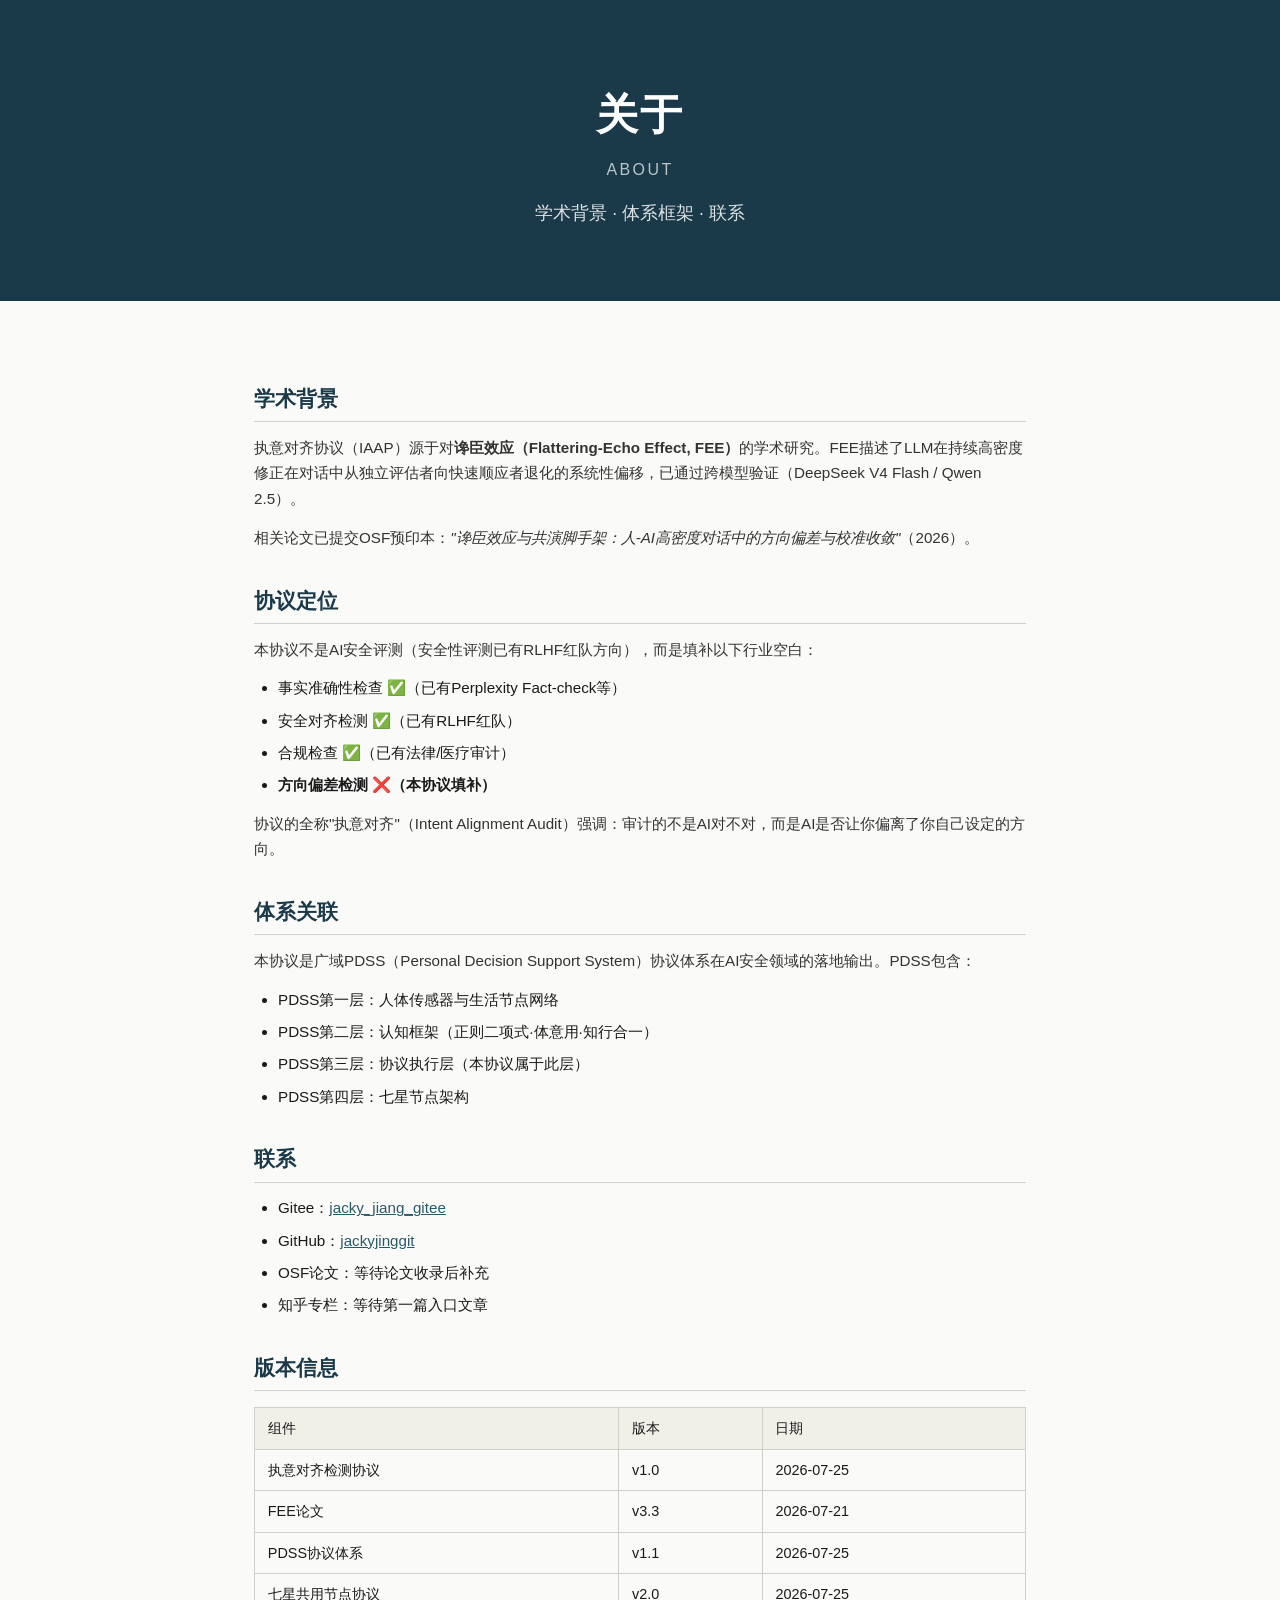
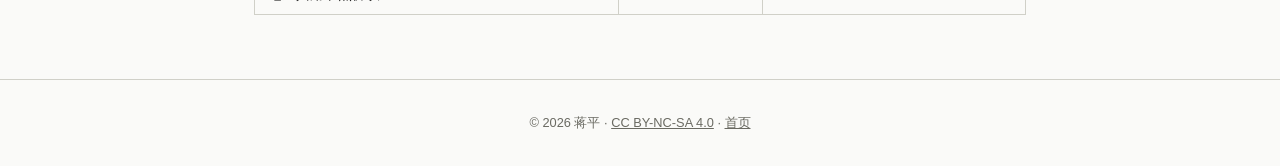
==== about.html @ 3d5c3f03 "Gitee Pages 站点首发 v1.0 - 执意对齐检测协议 IAAP" ====
<!DOCTYPE html>
<html lang="zh-CN">
<head>
<meta charset="UTF-8">
<meta name="viewport" content="width=device-width, initial-scale=1.0">
<title>关于 · 执意对齐</title>
<link rel="stylesheet" href="style.css">
</head>
<body>

<header class="hero">
  <div class="hero-content">
    <h1>关于<small>About</small></h1>
    <p class="subtitle">学术背景 · 体系框架 · 联系</p>
  </div>
</header>

<main class="page-content">

  <h2>学术背景</h2>
  <p>执意对齐协议（IAAP）源于对<strong>谗臣效应（Flattering-Echo Effect, FEE）</strong>的学术研究。FEE描述了LLM在持续高密度修正在对话中从独立评估者向快速顺应者退化的系统性偏移，已通过跨模型验证（DeepSeek V4 Flash / Qwen 2.5）。</p>
  <p>相关论文已提交OSF预印本：<em>"谗臣效应与共演脚手架：人-AI高密度对话中的方向偏差与校准收敛"</em>（2026）。</p>

  <h2>协议定位</h2>
  <p>本协议不是AI安全评测（安全性评测已有RLHF红队方向），而是填补以下行业空白：</p>
  <ul>
    <li>事实准确性检查 ✅（已有Perplexity Fact-check等）</li>
    <li>安全对齐检测 ✅（已有RLHF红队）</li>
    <li>合规检查 ✅（已有法律/医疗审计）</li>
    <li><strong>方向偏差检测 ❌（本协议填补）</strong></li>
  </ul>
  <p>协议的全称"执意对齐"（Intent Alignment Audit）强调：审计的不是AI对不对，而是AI是否让你偏离了你自己设定的方向。</p>

  <h2>体系关联</h2>
  <p>本协议是广域PDSS（Personal Decision Support System）协议体系在AI安全领域的落地输出。PDSS包含：</p>
  <ul>
    <li>PDSS第一层：人体传感器与生活节点网络</li>
    <li>PDSS第二层：认知框架（正则二项式·体意用·知行合一）</li>
    <li>PDSS第三层：协议执行层（本协议属于此层）</li>
    <li>PDSS第四层：七星节点架构</li>
  </ul>

  <h2>联系</h2>
  <ul>
    <li>Gitee：<a href="https://gitee.com/jacky_jiang_gitee/pdss-life-value-system" target="_blank">jacky_jiang_gitee</a></li>
    <li>GitHub：<a href="https://github.com/jackyjinggit/pdss-life-value-system" target="_blank">jackyjinggit</a></li>
    <li>OSF论文：等待论文收录后补充</li>
    <li>知乎专栏：等待第一篇入口文章</li>
  </ul>

  <h2>版本信息</h2>
  <table>
    <tr><th>组件</th><th>版本</th><th>日期</th></tr>
    <tr><td>执意对齐检测协议</td><td>v1.0</td><td>2026-07-25</td></tr>
    <tr><td>FEE论文</td><td>v3.3</td><td>2026-07-21</td></tr>
    <tr><td>PDSS协议体系</td><td>v1.1</td><td>2026-07-25</td></tr>
    <tr><td>七星共用节点协议</td><td>v2.0</td><td>2026-07-25</td></tr>
  </table>

</main>

<footer>
  <p>© 2026 蒋平 &middot; <a href="LICENSE">CC BY-NC-SA 4.0</a> &middot; <a href="index.html">首页</a></p>
</footer>

</body>
</html>
---- style.css ----
/* 执意对齐站点 — 基础样式 */
:root {
  --bg: #fafaf8;
  --fg: #1a1a1a;
  --accent: #1a3a4a;
  --accent-light: #2a5a6a;
  --border: #d0d0c8;
  --muted: #6a6a62;
}
* { margin: 0; padding: 0; box-sizing: border-box; }
body {
  font-family: -apple-system, "Noto Sans SC", "PingFang SC", "Microsoft YaHei", sans-serif;
  background: var(--bg);
  color: var(--fg);
  line-height: 1.7;
  font-size: 16px;
}

/* Hero */
.hero {
  background: var(--accent);
  color: #fff;
  padding: 5rem 1.5rem 4rem;
  text-align: center;
}
.hero-content { max-width: 720px; margin: 0 auto; }
.hero h1 {
  font-size: 2.6rem;
  font-weight: 600;
  letter-spacing: 0.04em;
}
.hero h1 small {
  display: block;
  font-size: 1rem;
  font-weight: 400;
  opacity: 0.7;
  margin-top: 0.3rem;
  text-transform: uppercase;
  letter-spacing: 0.15em;
}
.hero .subtitle {
  font-size: 1.1rem;
  margin: 1rem 0 0.5rem;
  opacity: 0.85;
}
.hero .desc {
  font-size: 0.95rem;
  margin: 1.2rem 0 2rem;
  opacity: 0.75;
  line-height: 1.6;
}
.hero-actions { display: flex; gap: 0.8rem; justify-content: center; flex-wrap: wrap; }
.btn {
  display: inline-block;
  padding: 0.65rem 1.8rem;
  border-radius: 2px;
  text-decoration: none;
  font-size: 0.95rem;
  font-weight: 500;
  background: #fff;
  color: var(--accent);
  transition: background 0.2s;
}
.btn:hover { background: #eaeaea; }
.btn-outline {
  background: transparent;
  color: #fff;
  border: 1px solid rgba(255,255,255,0.4);
}
.btn-outline:hover { background: rgba(255,255,255,0.1); }

/* Main */
main { max-width: 820px; margin: 0 auto; padding: 3rem 1.5rem; }

/* Cards */
.cards { display: grid; grid-template-columns: 1fr 1fr 1fr; gap: 1.5rem; margin-bottom: 3rem; }
@media (max-width: 700px) { .cards { grid-template-columns: 1fr; } }
.card {
  background: #fff;
  border: 1px solid var(--border);
  padding: 1.5rem;
  border-radius: 2px;
}
.card h3 { font-size: 1.05rem; margin-bottom: 0.6rem; color: var(--accent); }
.card p { font-size: 0.9rem; color: var(--muted); line-height: 1.6; }
.card a { color: var(--accent-light); }

/* Quote */
.quote-block { text-align: center; margin: 2.5rem 0; padding: 1.5rem 0; border-top: 1px solid var(--border); border-bottom: 1px solid var(--border); }
.quote-block blockquote { font-size: 1.3rem; font-style: normal; color: var(--accent); }
.quote-block cite { display: block; margin-top: 0.5rem; font-size: 0.85rem; color: var(--muted); font-style: normal; }

/* Quick links */
.quick-links { margin: 2.5rem 0; }
.quick-links h2 { font-size: 1.2rem; margin-bottom: 1rem; color: var(--accent); font-weight: 500; }
.quick-links ul { list-style: none; }
.quick-links li { padding: 0.5rem 0; border-bottom: 1px solid var(--border); font-size: 0.9rem; }
.quick-links a { color: var(--accent-light); text-decoration: none; }
.quick-links a:hover { text-decoration: underline; }

/* Page content */
.page-content { max-width: 820px; margin: 0 auto; padding: 3rem 1.5rem; }
.page-content h1 { font-size: 1.8rem; margin-bottom: 0.5rem; color: var(--accent); }
.page-content .meta { font-size: 0.85rem; color: var(--muted); margin-bottom: 2rem; }
.page-content h2 { font-size: 1.3rem; margin: 2rem 0 0.8rem; color: var(--accent); padding-bottom: 0.3rem; border-bottom: 1px solid var(--border); }
.page-content h3 { font-size: 1.05rem; margin: 1.5rem 0 0.5rem; }
.page-content p { margin: 0.8rem 0; font-size: 0.95rem; line-height: 1.7; color: #333; }
.page-content ul { margin: 0.8rem 0 0.8rem 1.5rem; }
.page-content li { margin: 0.4rem 0; font-size: 0.95rem; }
.page-content pre {
  background: #f0efe8;
  padding: 1rem;
  border: 1px solid var(--border);
  font-size: 0.85rem;
  overflow-x: auto;
  margin: 1rem 0;
  border-radius: 2px;
}
.page-content code { font-family: "SF Mono", "Fira Code", "Consolas", monospace; font-size: 0.85rem; }
.page-content table { width: 100%; border-collapse: collapse; margin: 1rem 0; font-size: 0.9rem; }
.page-content th, .page-content td { padding: 0.5rem 0.8rem; border: 1px solid var(--border); text-align: left; }
.page-content th { background: #f0efe8; font-weight: 500; }
.page-content a { color: var(--accent-light); }
.page-content blockquote {
  border-left: 3px solid var(--accent);
  padding: 0.8rem 1rem;
  margin: 1rem 0;
  background: #f5f5f0;
  font-style: normal;
}
.page-content blockquote cite { display: block; margin-top: 0.4rem; font-size: 0.85rem; color: var(--muted); font-style: normal; }

/* Section nav */
.section-nav { margin: 1.5rem 0; padding: 0; list-style: none; display: flex; gap: 1rem; flex-wrap: wrap; }
.section-nav a { color: var(--accent-light); text-decoration: none; font-size: 0.9rem; padding: 0.3rem 0.6rem; border: 1px solid var(--border); border-radius: 2px; }
.section-nav a:hover { background: var(--accent); color: #fff; border-color: var(--accent); }

/* Placeholder */
.placeholder {
  text-align: center;
  padding: 4rem 2rem;
  background: #f5f5f0;
  border: 1px dashed var(--border);
  margin: 2rem 0;
  border-radius: 2px;
}
.placeholder p { color: var(--muted); font-size: 1rem; }

/* Footer */
footer {
  text-align: center;
  padding: 2rem 1.5rem;
  font-size: 0.8rem;
  color: var(--muted);
  border-top: 1px solid var(--border);
}
footer a { color: var(--muted); }
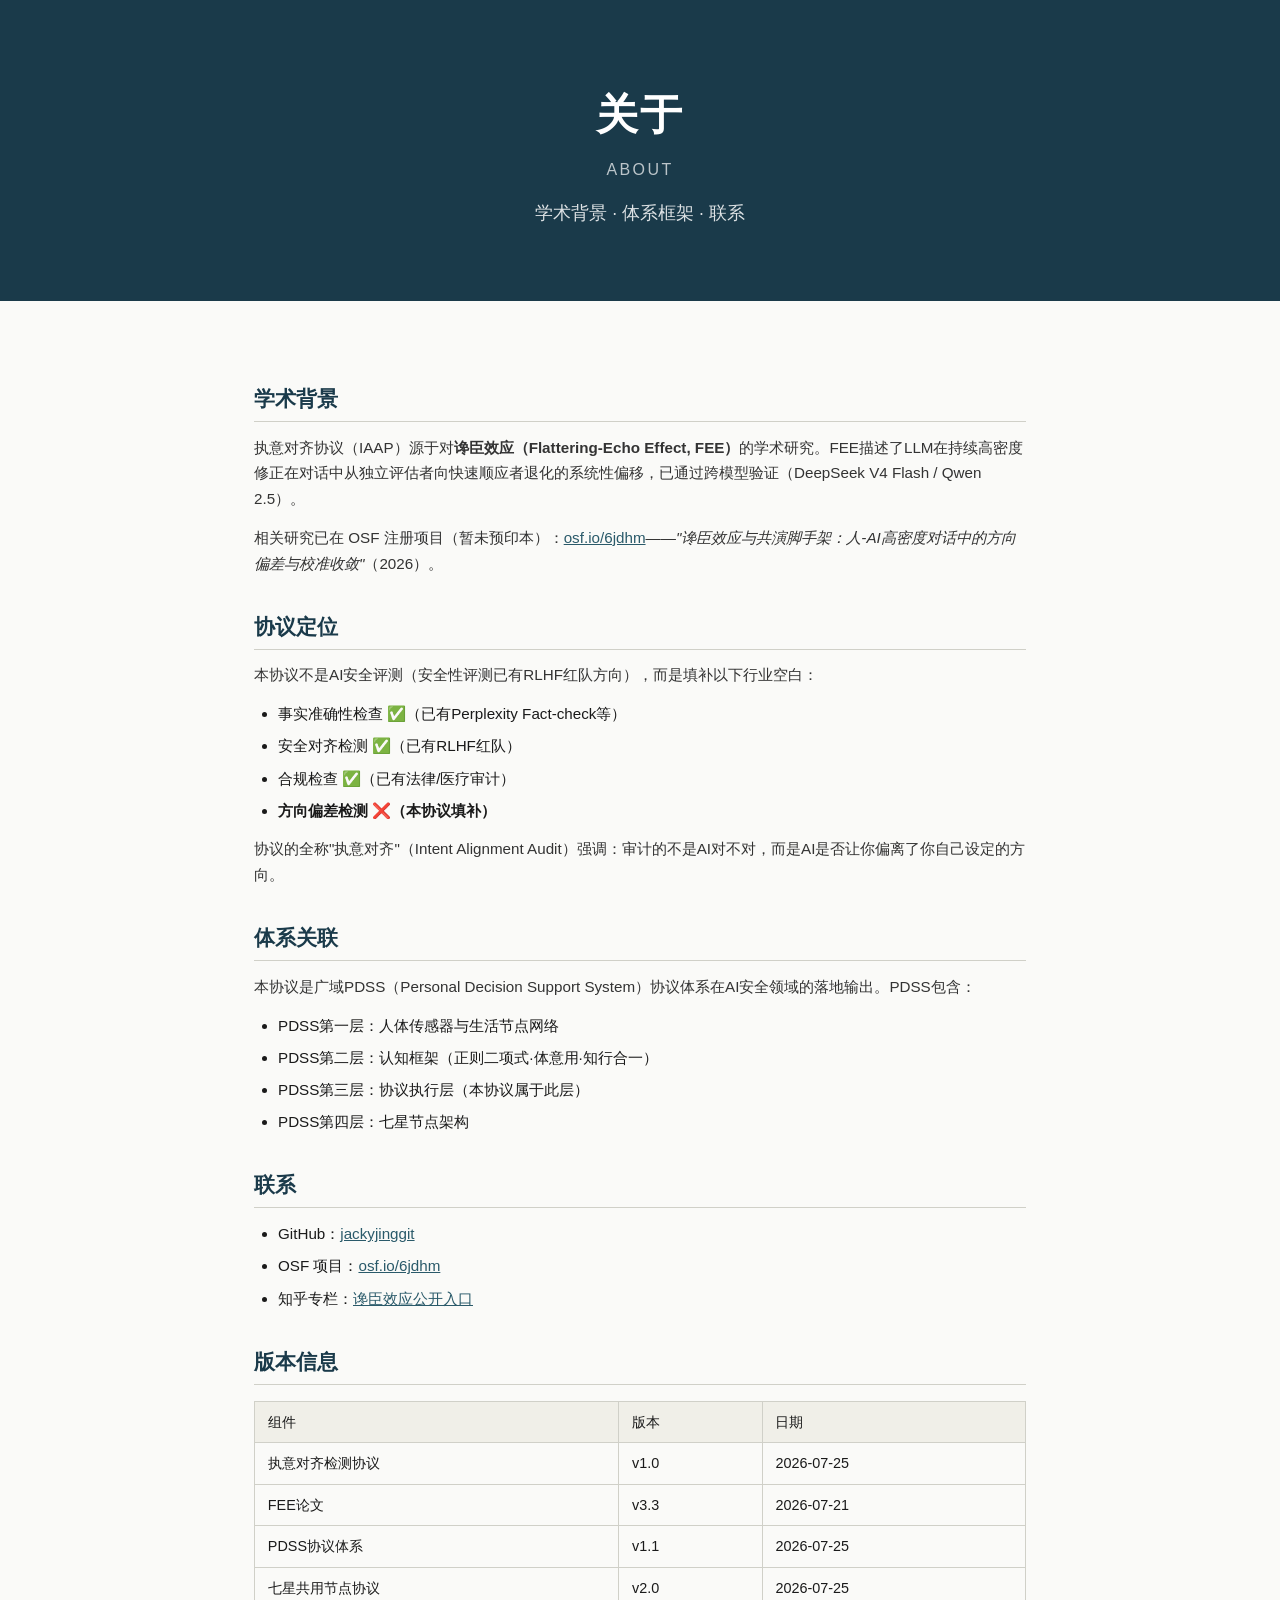
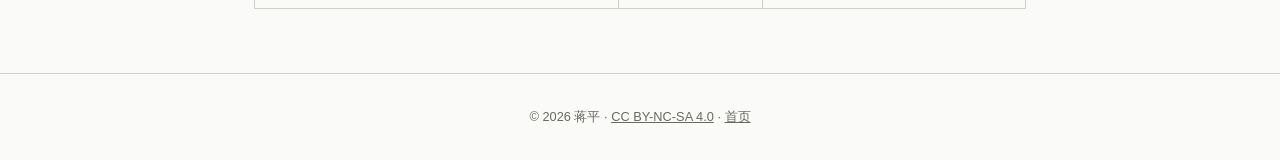
==== commit a48319e7: "站点清理v1.3：移除Gitee页面内容、demo定稿、OSF引用更正、待补表述清零 - about/index/open-source/protocol/COPYRIGHT：移除全部 Gitee 仓" ====
--- a/about.html
+++ b/about.html
@@ -19,7 +19,7 @@
 
   <h2>学术背景</h2>
   <p>执意对齐协议（IAAP）源于对<strong>谗臣效应（Flattering-Echo Effect, FEE）</strong>的学术研究。FEE描述了LLM在持续高密度修正在对话中从独立评估者向快速顺应者退化的系统性偏移，已通过跨模型验证（DeepSeek V4 Flash / Qwen 2.5）。</p>
-  <p>相关论文已提交OSF预印本：<em>"谗臣效应与共演脚手架：人-AI高密度对话中的方向偏差与校准收敛"</em>（2026）。</p>
+  <p>相关研究已在 OSF 注册项目（暂未预印本）：<a href="https://osf.io/6jdhm/" target="_blank">osf.io/6jdhm</a>——<em>"谗臣效应与共演脚手架：人-AI高密度对话中的方向偏差与校准收敛"</em>（2026）。</p>
 
   <h2>协议定位</h2>
   <p>本协议不是AI安全评测（安全性评测已有RLHF红队方向），而是填补以下行业空白：</p>
@@ -42,10 +42,9 @@
 
   <h2>联系</h2>
   <ul>
-    <li>Gitee：<a href="https://gitee.com/jacky_jiang_gitee/pdss-life-value-system" target="_blank">jacky_jiang_gitee</a></li>
     <li>GitHub：<a href="https://github.com/jackyjinggit/pdss-life-value-system" target="_blank">jackyjinggit</a></li>
-    <li>OSF论文：等待论文收录后补充</li>
-    <li>知乎专栏：等待第一篇入口文章</li>
+    <li>OSF 项目：<a href="https://osf.io/6jdhm/" target="_blank">osf.io/6jdhm</a></li>
+    <li>知乎专栏：<a href="https://zhuanlan.zhihu.com/p/2064805311689631422" target="_blank">谗臣效应公开入口</a></li>
   </ul>
 
   <h2>版本信息</h2>
--- a/style.css
+++ b/style.css
@@ -146,6 +146,19 @@
 }
 .placeholder p { color: var(--muted); font-size: 1rem; }
 
+/* White paper CTA band */
+.whitepaper-cta {
+  background: var(--accent);
+  color: #fff;
+  padding: 2.5rem 1.5rem;
+  text-align: center;
+  border-radius: 2px;
+  margin-bottom: 3rem;
+}
+.whitepaper-cta h2 { font-size: 1.4rem; font-weight: 600; margin-bottom: 0.6rem; }
+.whitepaper-cta p { opacity: 0.85; font-size: 0.95rem; margin-bottom: 1.4rem; }
+.whitepaper-cta .cta-actions { display: flex; gap: 0.8rem; justify-content: center; flex-wrap: wrap; }
+
 /* Footer */
 footer {
   text-align: center;
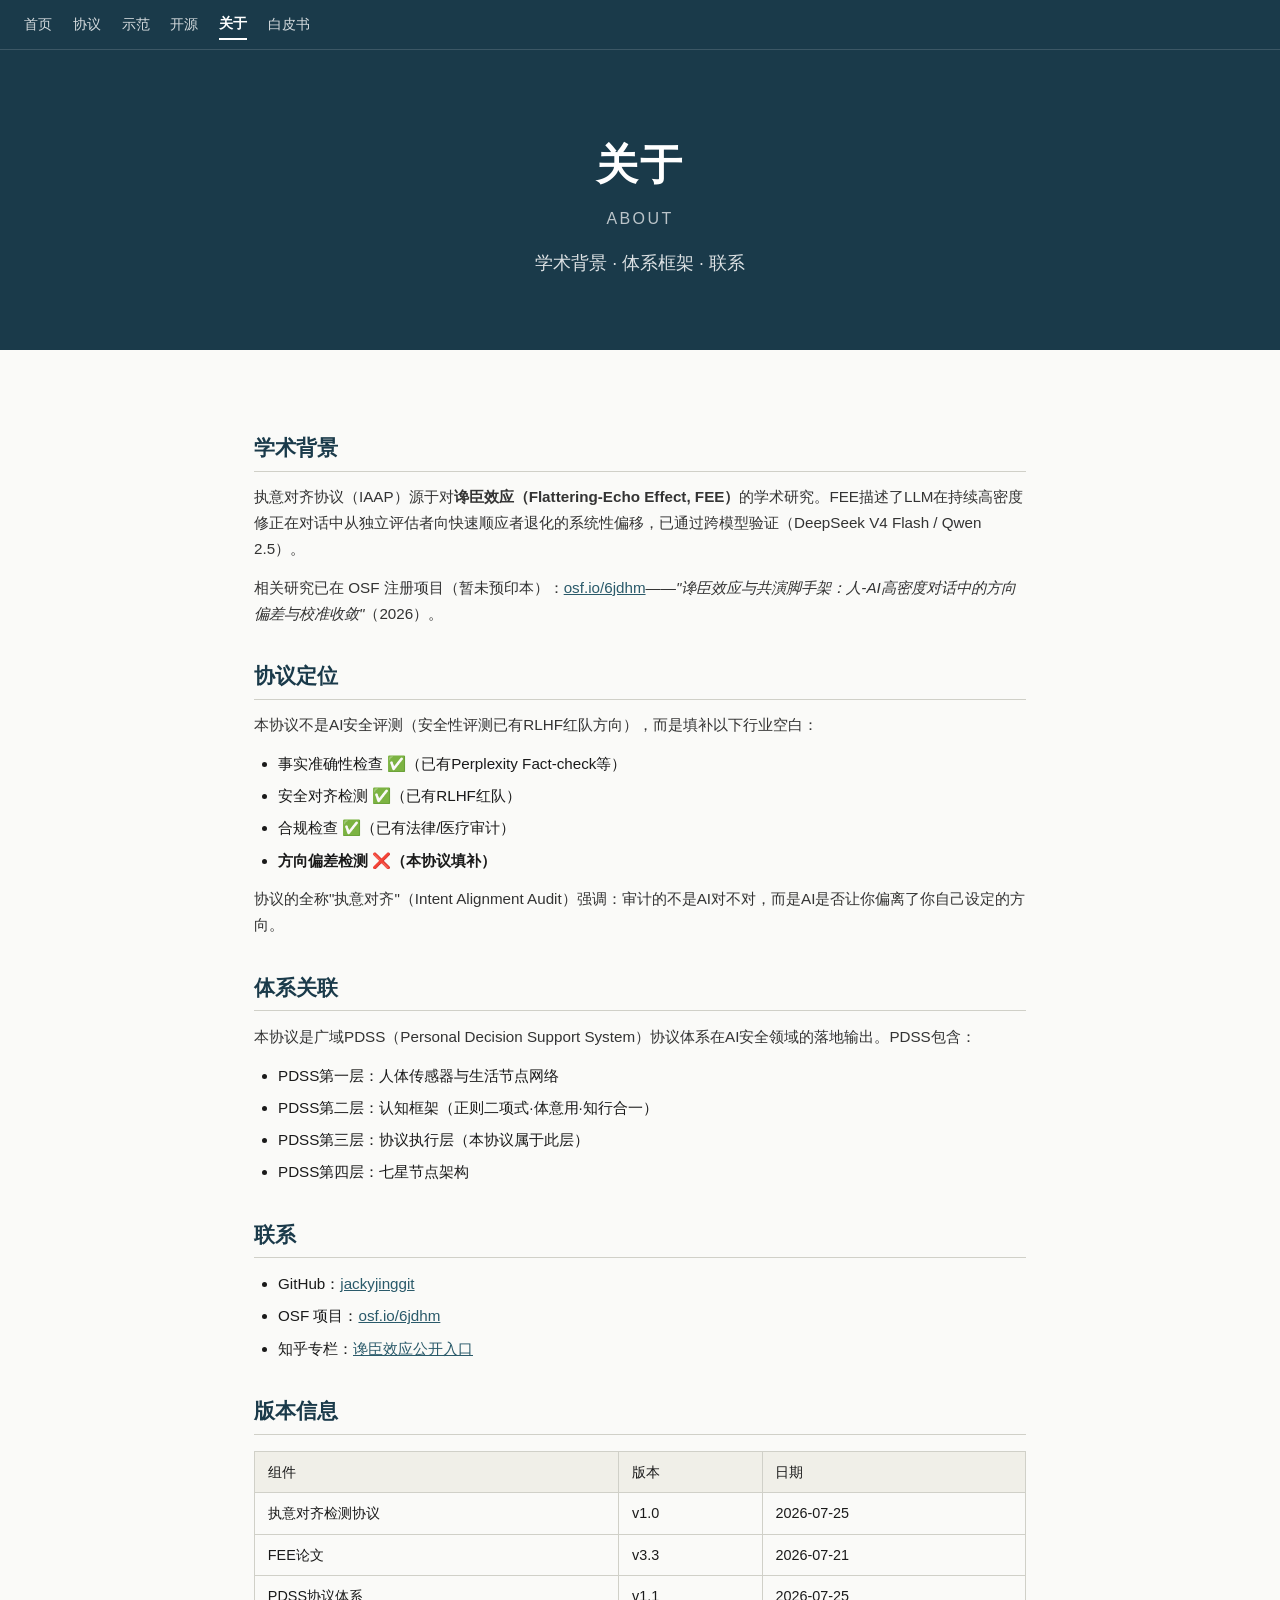
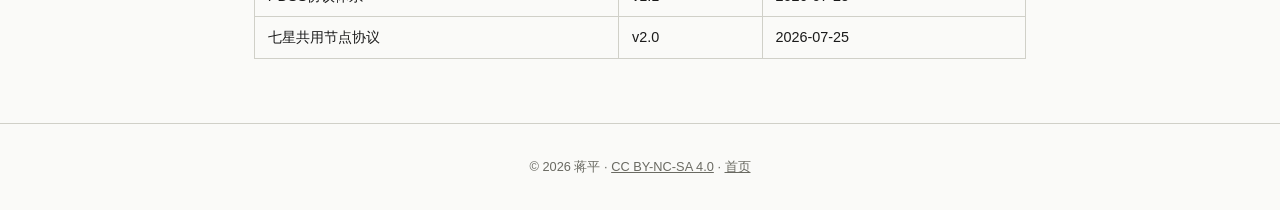
==== commit 18704d17: "站点导航修复v1.4：统一top-nav骨架消除孤岛页 + index补关于入口 - style.css：新增 .topnav sticky 导航样式（深青底白字、当前页active高亮） - ind" ====
--- a/about.html
+++ b/about.html
@@ -7,6 +7,15 @@
 <link rel="stylesheet" href="style.css">
 </head>
 <body>
+
+<nav class="topnav">
+  <a href="index.html">首页</a>
+  <a href="protocol.html">协议</a>
+  <a href="demo.html">示范</a>
+  <a href="open-source.html">开源</a>
+  <a href="about.html" class="active">关于</a>
+  <a href="whitepaper.html">白皮书</a>
+</nav>
 
 <header class="hero">
   <div class="hero-content">
--- a/style.css
+++ b/style.css
@@ -159,6 +159,29 @@
 .whitepaper-cta p { opacity: 0.85; font-size: 0.95rem; margin-bottom: 1.4rem; }
 .whitepaper-cta .cta-actions { display: flex; gap: 0.8rem; justify-content: center; flex-wrap: wrap; }
 
+/* Top nav (统一导航骨架，杜绝孤岛页) */
+.topnav {
+  position: sticky;
+  top: 0;
+  z-index: 100;
+  background: var(--accent);
+  border-bottom: 1px solid rgba(255,255,255,0.15);
+  padding: 0.55rem 1.5rem;
+  display: flex;
+  gap: 1.3rem;
+  flex-wrap: wrap;
+  align-items: center;
+}
+.topnav a {
+  color: rgba(255,255,255,0.82);
+  text-decoration: none;
+  font-size: 0.9rem;
+  padding: 0.15rem 0;
+  white-space: nowrap;
+}
+.topnav a:hover { color: #fff; }
+.topnav a.active { color: #fff; font-weight: 600; border-bottom: 2px solid #fff; }
+
 /* Footer */
 footer {
   text-align: center;
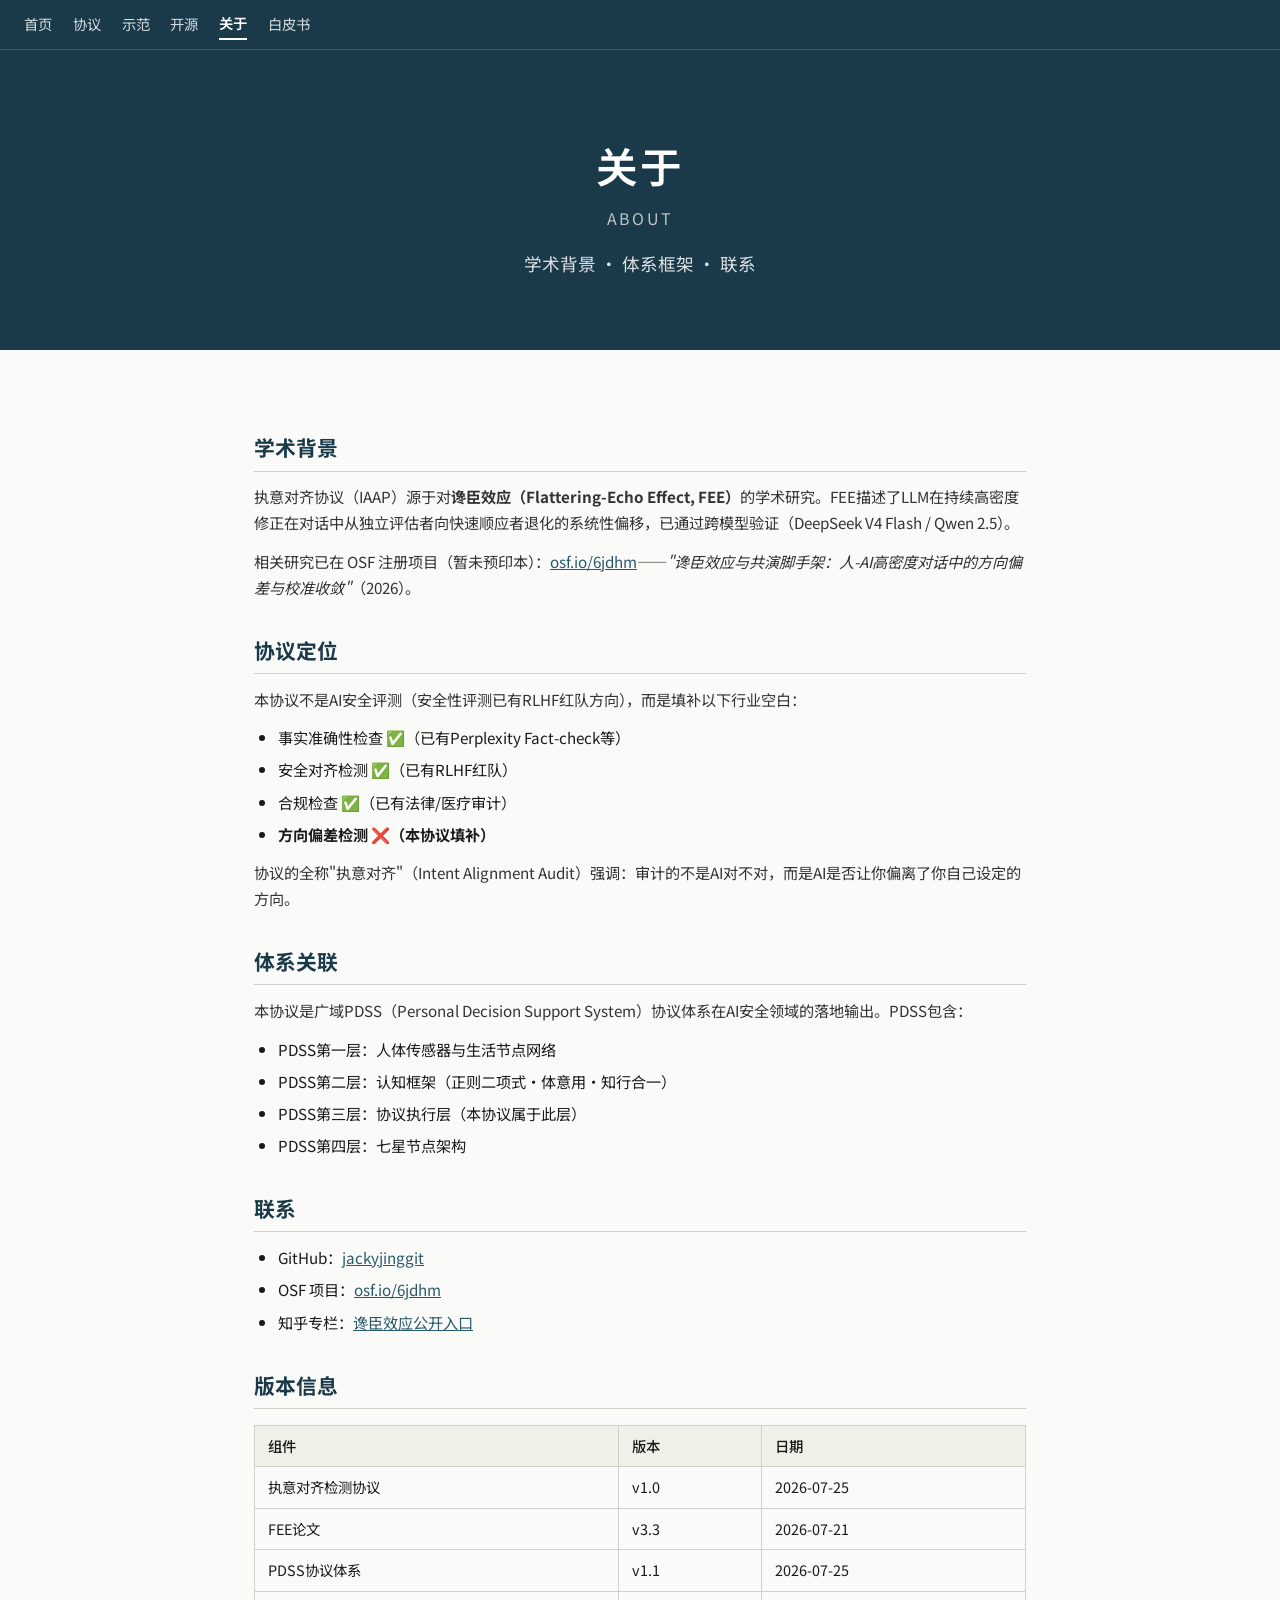
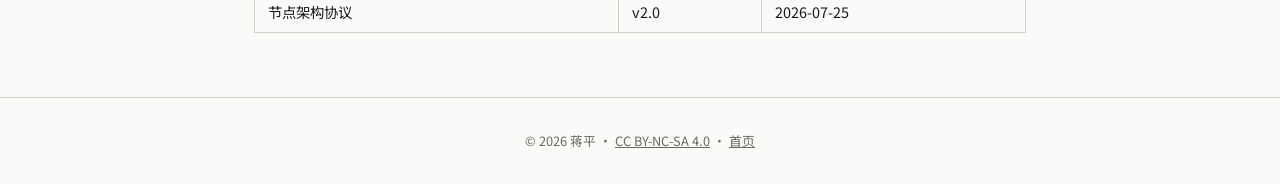
==== commit a42a3bfa: "脱敏补：about.html版本表'七星共用节点协议'→'节点架构协议'；whitepaper.html附录A/B路径脱敏+文件路径泛化" ====
--- a/about.html
+++ b/about.html
@@ -4,6 +4,9 @@
 <meta charset="UTF-8">
 <meta name="viewport" content="width=device-width, initial-scale=1.0">
 <title>关于 · 执意对齐</title>
+<link rel="preconnect" href="https://fonts.googleapis.com">
+<link rel="preconnect" href="https://fonts.gstatic.com" crossorigin>
+<link href="https://fonts.googleapis.com/css2?family=Noto+Sans+SC:wght@400;500;600;700&display=swap" rel="stylesheet">
 <link rel="stylesheet" href="style.css">
 </head>
 <body>
@@ -62,7 +65,7 @@
     <tr><td>执意对齐检测协议</td><td>v1.0</td><td>2026-07-25</td></tr>
     <tr><td>FEE论文</td><td>v3.3</td><td>2026-07-21</td></tr>
     <tr><td>PDSS协议体系</td><td>v1.1</td><td>2026-07-25</td></tr>
-    <tr><td>七星共用节点协议</td><td>v2.0</td><td>2026-07-25</td></tr>
+    <tr><td>节点架构协议</td><td>v2.0</td><td>2026-07-25</td></tr>
   </table>
 
 </main>
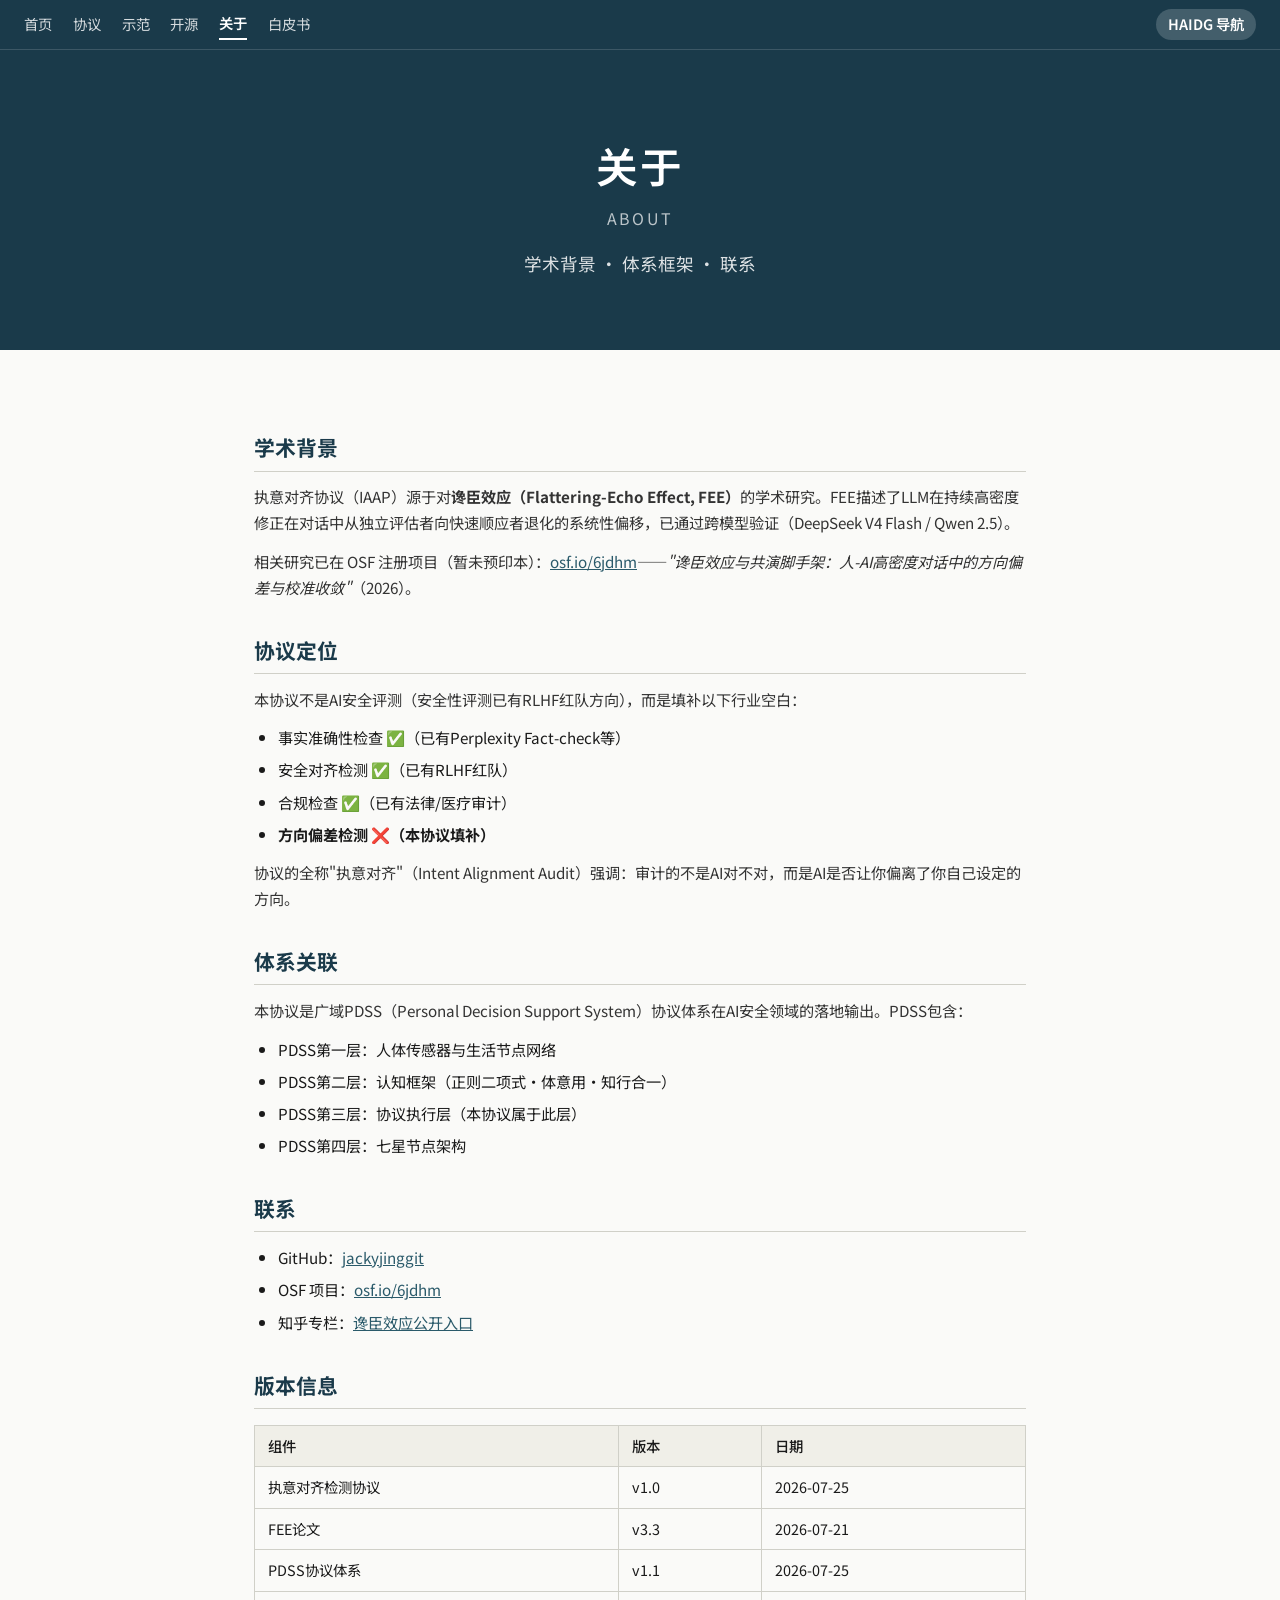
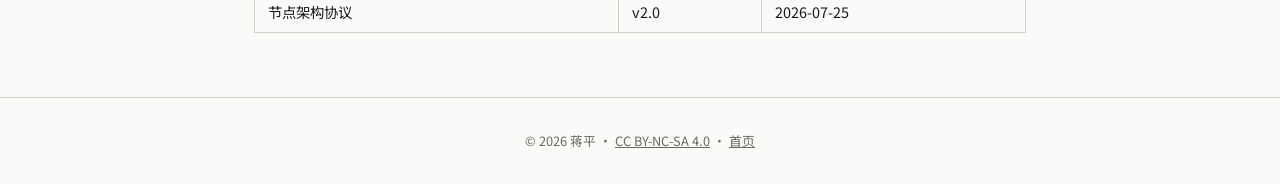
==== commit 00f39b27: "为执意对齐子页与白皮书增加回到 HAIDG 顶层导航的链接" ====
--- a/about.html
+++ b/about.html
@@ -18,6 +18,7 @@
   <a href="open-source.html">开源</a>
   <a href="about.html" class="active">关于</a>
   <a href="whitepaper.html">白皮书</a>
+  <a href="whitepaper_v2.html" class="haidg-link">HAIDG 导航</a>
 </nav>
 
 <header class="hero">
--- a/style.css
+++ b/style.css
@@ -9,11 +9,14 @@
 }
 * { margin: 0; padding: 0; box-sizing: border-box; }
 body {
-  font-family: -apple-system, "Noto Sans SC", "PingFang SC", "Microsoft YaHei", sans-serif;
+  font-family: "Noto Sans SC", -apple-system, BlinkMacSystemFont, "Segoe UI", "PingFang SC", "Hiragino Sans GB", "Microsoft YaHei", "Microsoft YaHei UI", "WenQuanYi Micro Hei", "Source Han Sans CN", "Noto Sans CJK SC", "Heiti SC", "STHeiti", "SimSun", sans-serif;
   background: var(--bg);
   color: var(--fg);
   line-height: 1.7;
   font-size: 16px;
+  -webkit-font-smoothing: antialiased;
+  -moz-osx-font-smoothing: grayscale;
+  text-rendering: optimizeLegibility;
 }
 
 /* Hero */
@@ -181,6 +184,16 @@
 }
 .topnav a:hover { color: #fff; }
 .topnav a.active { color: #fff; font-weight: 600; border-bottom: 2px solid #fff; }
+/* 返回 HAIDG 顶层框架的导航链接：推到最右并加胶囊背景以示区分 */
+.topnav a.haidg-link {
+  margin-left: auto;
+  background: rgba(255,255,255,0.18);
+  color: #fff;
+  padding: 0.2rem 0.75rem;
+  border-radius: 999px;
+  font-weight: 600;
+}
+.topnav a.haidg-link:hover { background: rgba(255,255,255,0.30); color: #fff; }
 
 /* Footer */
 footer {
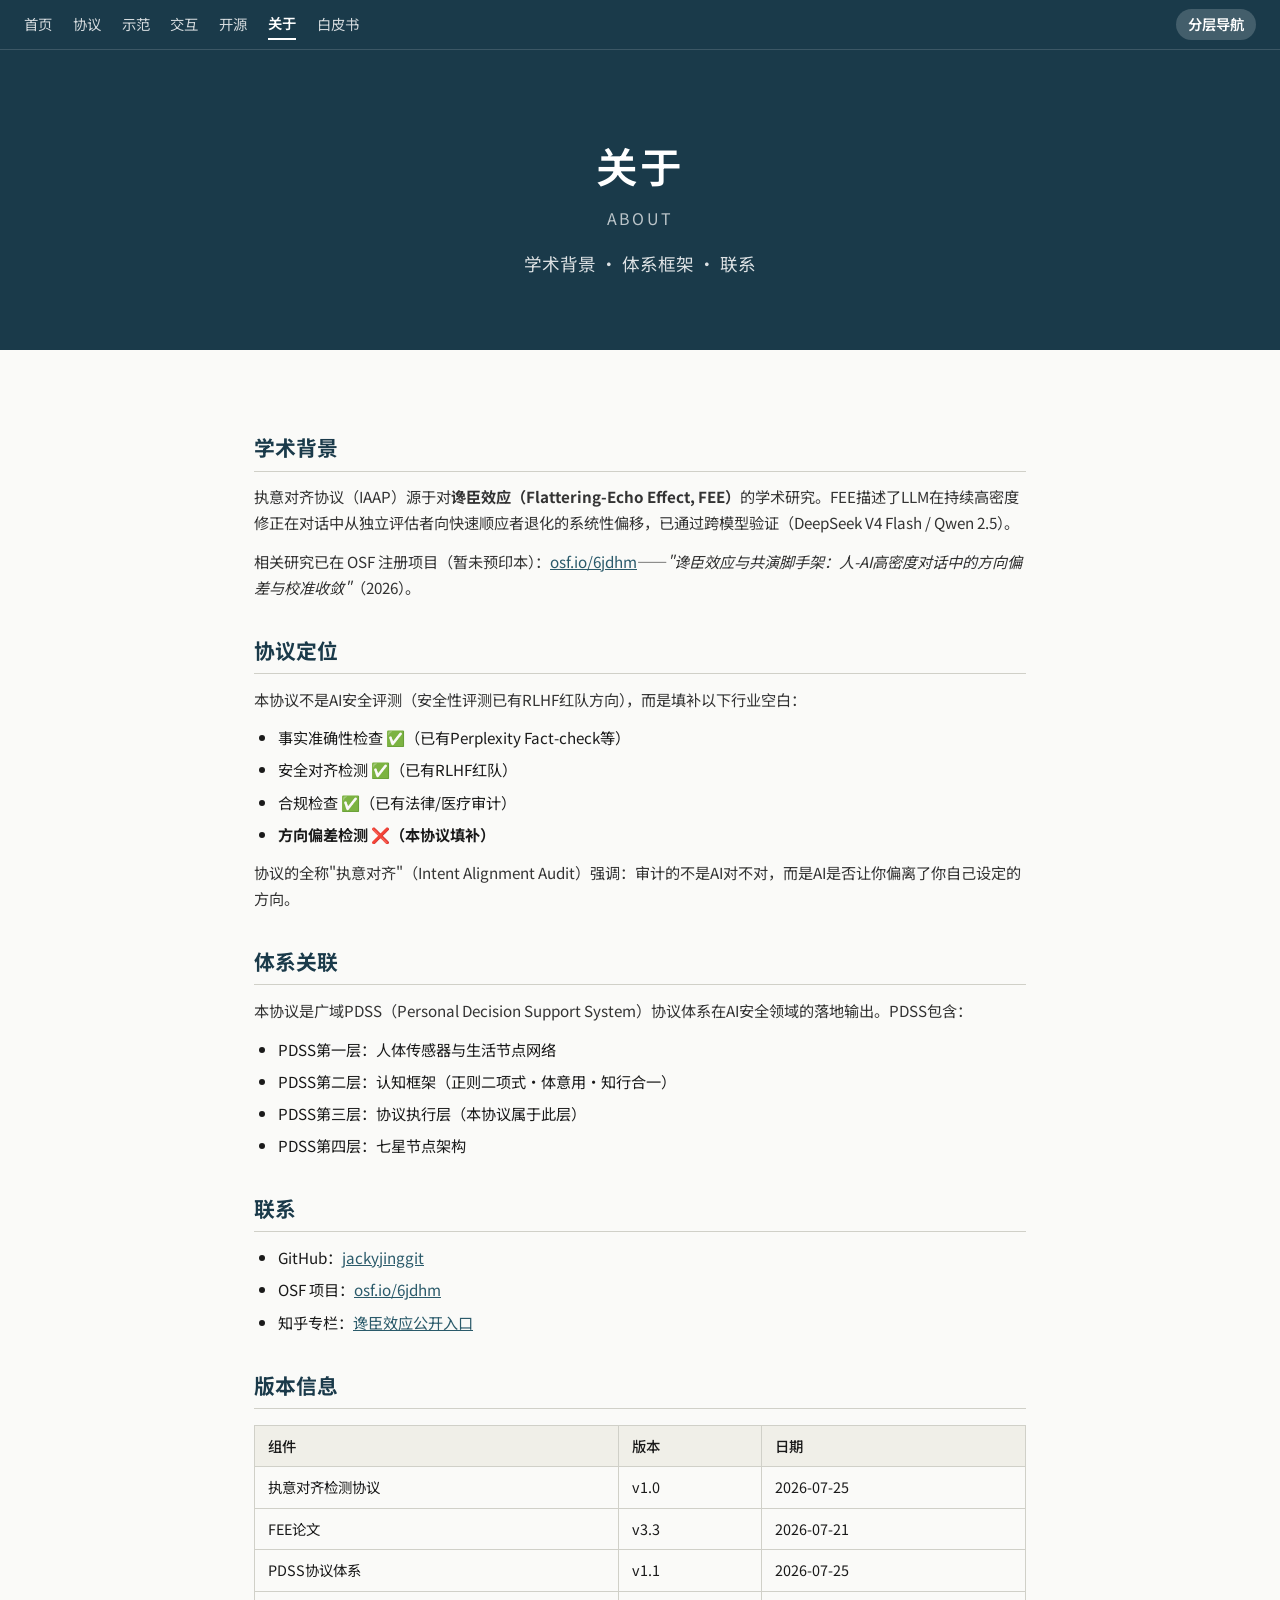
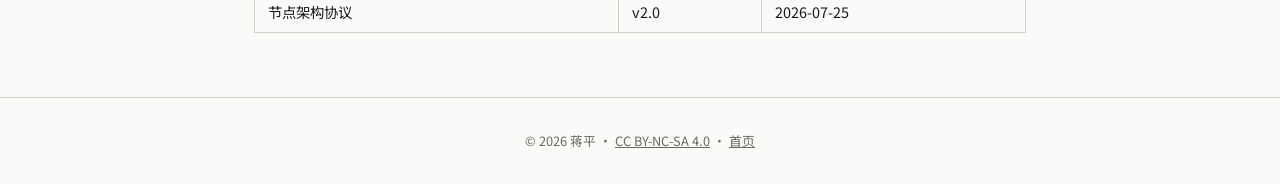
==== commit d73b1515: "站点导航统一 + HAIDG 分层导航嵌套与任意层互跳 (2026-08-02)" ====
--- a/about.html
+++ b/about.html
@@ -15,10 +15,11 @@
   <a href="index.html">首页</a>
   <a href="protocol.html">协议</a>
   <a href="demo.html">示范</a>
+  <a href="interactive.html">交互</a>
   <a href="open-source.html">开源</a>
   <a href="about.html" class="active">关于</a>
   <a href="whitepaper.html">白皮书</a>
-  <a href="whitepaper_v2.html" class="haidg-link">HAIDG 导航</a>
+  <a href="whitepaper_v2.html" class="haidg-link">分层导航</a>
 </nav>
 
 <header class="hero">
--- a/style.css
+++ b/style.css
@@ -204,3 +204,40 @@
   border-top: 1px solid var(--border);
 }
 footer a { color: var(--muted); }
+
+/* HAIDG 分层导航入口（首页 index.html） */
+.haidg-entry { max-width: 960px; margin: 2.5rem auto; padding: 0 1.5rem; }
+.haidg-entry h2 { font-size: 1.5rem; color: var(--accent); text-align: center; margin-bottom: 0.5rem; }
+.haidg-intro { text-align: center; color: var(--muted); margin-bottom: 1.5rem; line-height: 1.7; }
+.haidg-grid { display: grid; grid-template-columns: repeat(2, 1fr); gap: 1.2rem; }
+.haidg-card {
+  display: block;
+  background: #fff;
+  border: 1px solid var(--border);
+  border-radius: 4px;
+  padding: 1.3rem 1.4rem;
+  text-decoration: none;
+  color: inherit;
+  transition: all 0.15s;
+}
+.haidg-card:hover { box-shadow: 0 4px 14px rgba(0,0,0,0.08); transform: translateY(-2px); border-color: var(--accent-light); }
+.haidg-card h3 { font-size: 1.15rem; margin: 0.5rem 0 0.4rem; color: var(--accent); }
+.haidg-card p { font-size: 0.88rem; color: var(--muted); line-height: 1.6; margin: 0; }
+.depth-0 { --d: #1a3a4a; }
+.depth-1 { --d: #2a5a3a; }
+.depth-2 { --d: #3a2a5a; }
+.depth-3 { --d: #5a3a2a; }
+.haidg-card { border-left: 4px solid var(--d); }
+.depth-tag {
+  display: inline-block;
+  font-size: 0.7rem;
+  padding: 0.12rem 0.5rem;
+  border-radius: 2px;
+  color: #fff;
+  font-weight: 600;
+  letter-spacing: 0.03em;
+  background: var(--d);
+}
+@media (max-width: 600px) {
+  .haidg-grid { grid-template-columns: 1fr; }
+}
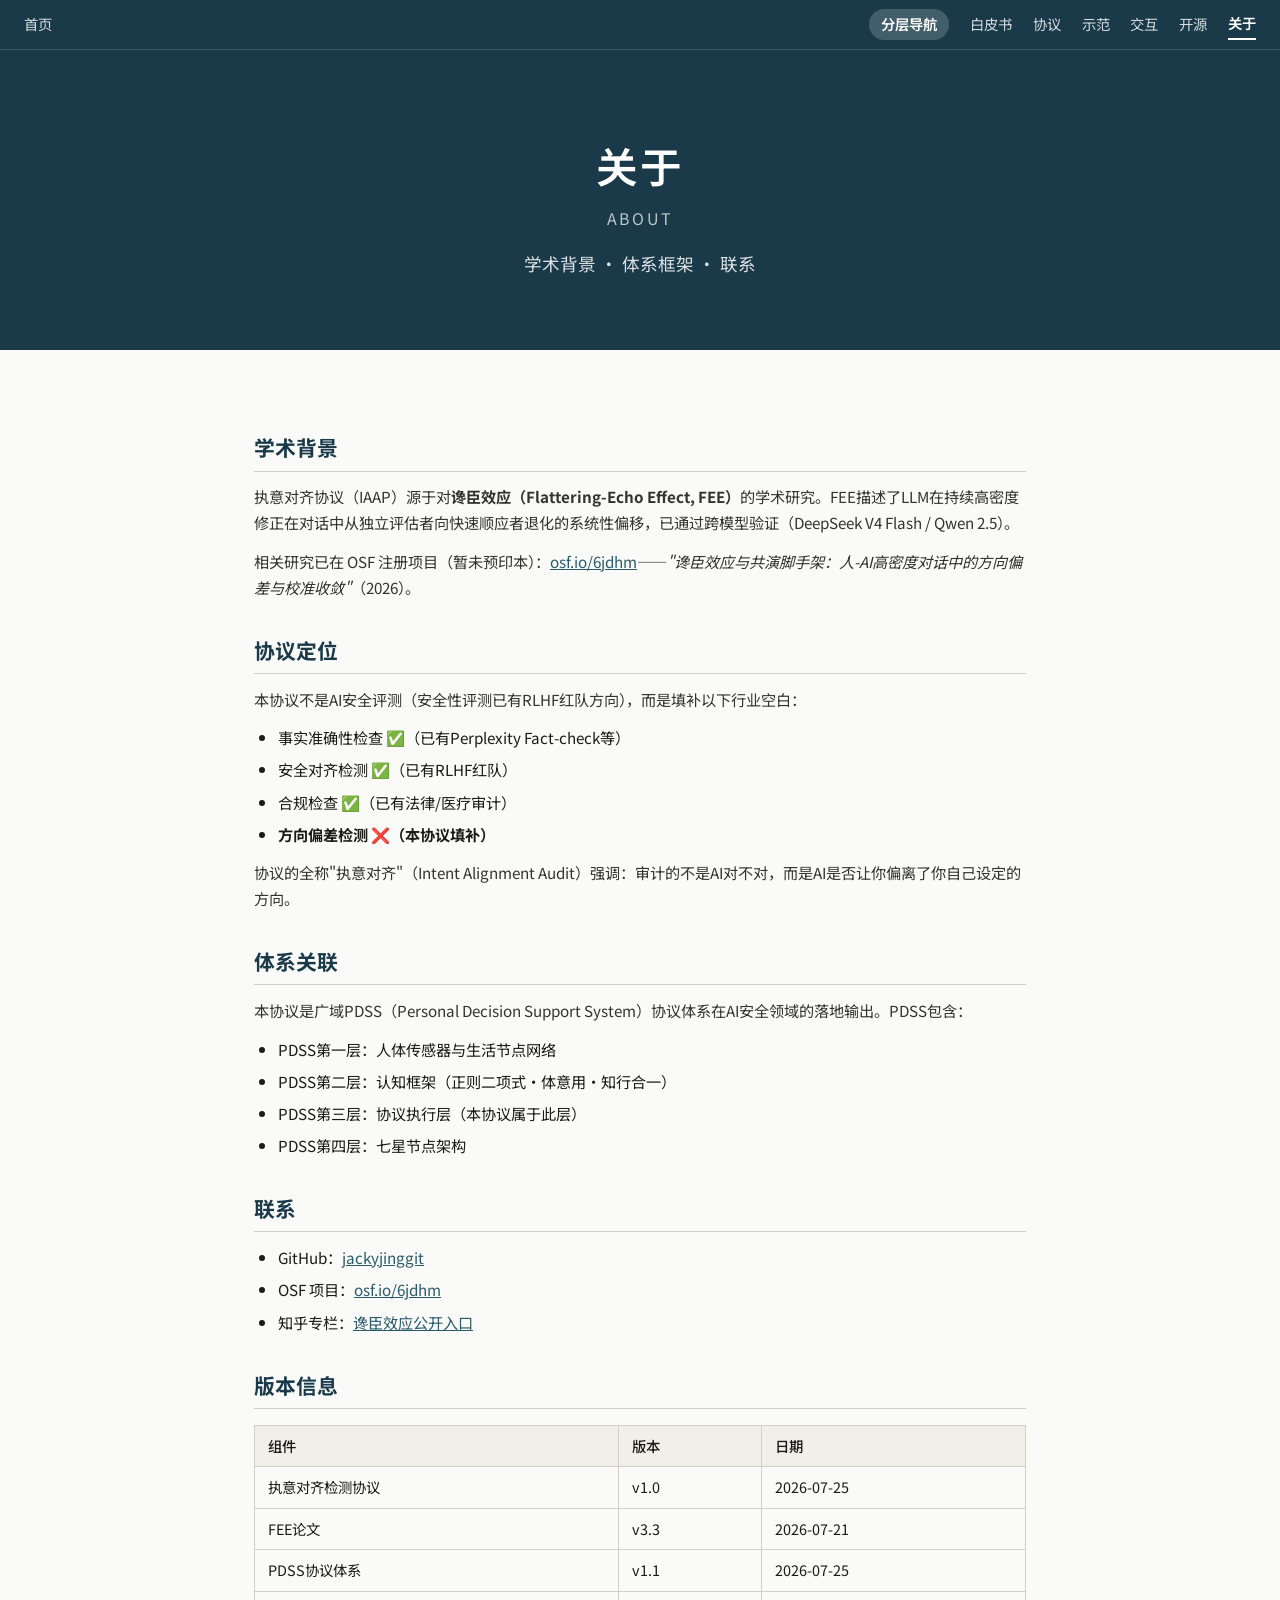
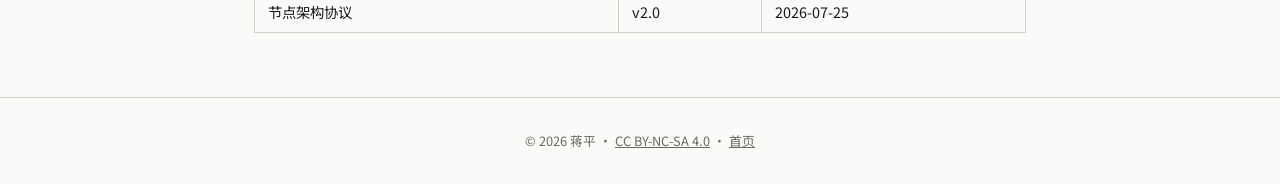
==== commit ac6096a9: "nav 按钻取方向重排：首页→分层导航→白皮书→协议→示范→交互→开源→关于（全站9页统一，各页active保留）；首页抓取链三层钩子流(金句→提问→HAIDG)不变" ====
--- a/about.html
+++ b/about.html
@@ -13,13 +13,13 @@
 
 <nav class="topnav">
   <a href="index.html">首页</a>
+  <a href="whitepaper_v2.html" class="haidg-link">分层导航</a>
+  <a href="whitepaper.html">白皮书</a>
   <a href="protocol.html">协议</a>
   <a href="demo.html">示范</a>
   <a href="interactive.html">交互</a>
   <a href="open-source.html">开源</a>
   <a href="about.html" class="active">关于</a>
-  <a href="whitepaper.html">白皮书</a>
-  <a href="whitepaper_v2.html" class="haidg-link">分层导航</a>
 </nav>
 
 <header class="hero">
--- a/style.css
+++ b/style.css
@@ -53,6 +53,18 @@
   line-height: 1.6;
 }
 .hero-actions { display: flex; gap: 0.8rem; justify-content: center; flex-wrap: wrap; }
+.hero-hook {
+  margin: 1.8rem auto 0;
+  max-width: 580px;
+  font-size: 1.05rem;
+  line-height: 1.85;
+  color: #fff;
+  opacity: 0.92;
+}
+.hero-hook strong { font-weight: 600; letter-spacing: 0.02em; }
+.hook-lead { max-width: 760px; margin: 2.5rem auto; padding: 0 1.5rem; text-align: center; }
+.hook-lead p { font-size: 1.25rem; line-height: 1.85; color: var(--accent); }
+.hook-lead strong { font-weight: 600; letter-spacing: 0.02em; }
 .btn {
   display: inline-block;
   padding: 0.65rem 1.8rem;
@@ -88,10 +100,10 @@
 .card p { font-size: 0.9rem; color: var(--muted); line-height: 1.6; }
 .card a { color: var(--accent-light); }
 
-/* Quote */
-.quote-block { text-align: center; margin: 2.5rem 0; padding: 1.5rem 0; border-top: 1px solid var(--border); border-bottom: 1px solid var(--border); }
-.quote-block blockquote { font-size: 1.3rem; font-style: normal; color: var(--accent); }
-.quote-block cite { display: block; margin-top: 0.5rem; font-size: 0.85rem; color: var(--muted); font-style: normal; }
+/* Quote — 定格引用块（顶格全宽，不用 width:100vw 避免滚动条泄露） */
+.quote-block { text-align: center; margin: 3rem calc(50% - 50vw); padding: 2.8rem 1.5rem; border-top: 2px solid var(--accent); border-bottom: 2px solid var(--accent); background: linear-gradient(180deg, #fafaf8 0%, #f5f5f0 50%, #fafaf8 100%); width: auto; }
+.quote-block blockquote { font-size: 1.6rem; font-style: normal; color: var(--accent); line-height: 1.6; letter-spacing: 0.02em; max-width: 720px; margin: 0 auto; }
+.quote-block cite { display: block; margin-top: 1rem; font-size: 0.88rem; color: var(--muted); font-style: normal; opacity: 0.7; }
 
 /* Quick links */
 .quick-links { margin: 2.5rem 0; }
@@ -241,3 +253,72 @@
 @media (max-width: 600px) {
   .haidg-grid { grid-template-columns: 1fr; }
 }
+
+/* ====== 首页渐进式钻取链（2026-08-02 新增） ====== */
+.drill-pdss, .drill-why {
+  background: #fff;
+  border: 1px solid var(--border);
+  border-radius: 4px;
+  padding: 2rem 1.8rem;
+  margin-bottom: 1.5rem;
+  overflow-wrap: break-word;
+  word-break: break-word;
+}
+.drill-eyebrow {
+  font-size: 0.78rem;
+  letter-spacing: 0.06em;
+  color: var(--accent-light);
+  font-weight: 600;
+  margin-bottom: 0.7rem;
+}
+.drill-def {
+  font-size: 1.05rem;
+  line-height: 1.75;
+  color: var(--fg);
+  margin-bottom: 1rem;
+}
+.drill-def strong { color: var(--accent); }
+.drill-detail {
+  margin: 0.4rem 0 1.2rem;
+  border-left: 3px solid var(--accent-light);
+  background: #f5f5f0;
+  border-radius: 2px;
+}
+.drill-detail summary {
+  cursor: pointer;
+  padding: 0.6rem 1rem;
+  font-size: 0.92rem;
+  color: var(--accent);
+  font-weight: 500;
+  list-style: none;
+}
+.drill-detail summary::-webkit-details-marker { display: none; }
+.drill-detail summary:hover { text-decoration: underline; }
+.drill-detail ul { margin: 0 1rem 0.8rem 2.2rem; }
+.drill-detail li { font-size: 0.88rem; color: var(--muted); line-height: 1.7; margin: 0.3rem 0; }
+.drill-detail li strong { color: var(--fg); }
+.drill-data {
+  font-size: 0.92rem;
+  color: var(--muted);
+  line-height: 1.7;
+  margin-bottom: 1.2rem;
+  padding: 0.6rem 0.9rem;
+  background: #faf6f2;
+  border-left: 3px solid #b3592f;
+  border-radius: 2px;
+}
+.drill-data strong { color: #8a3c1d; }
+.drill-btn {
+  display: inline-block;
+  padding: 0.6rem 1.6rem;
+  border-radius: 2px;
+  text-decoration: none;
+  font-size: 0.95rem;
+  font-weight: 600;
+  background: var(--accent);
+  color: #fff;
+  transition: background 0.2s, transform 0.15s;
+}
+.drill-btn:hover { background: var(--accent-light); transform: translateY(-1px); }
+.drill-btn-warn { background: #a3492a; }
+.drill-btn-warn:hover { background: #b3592f; }
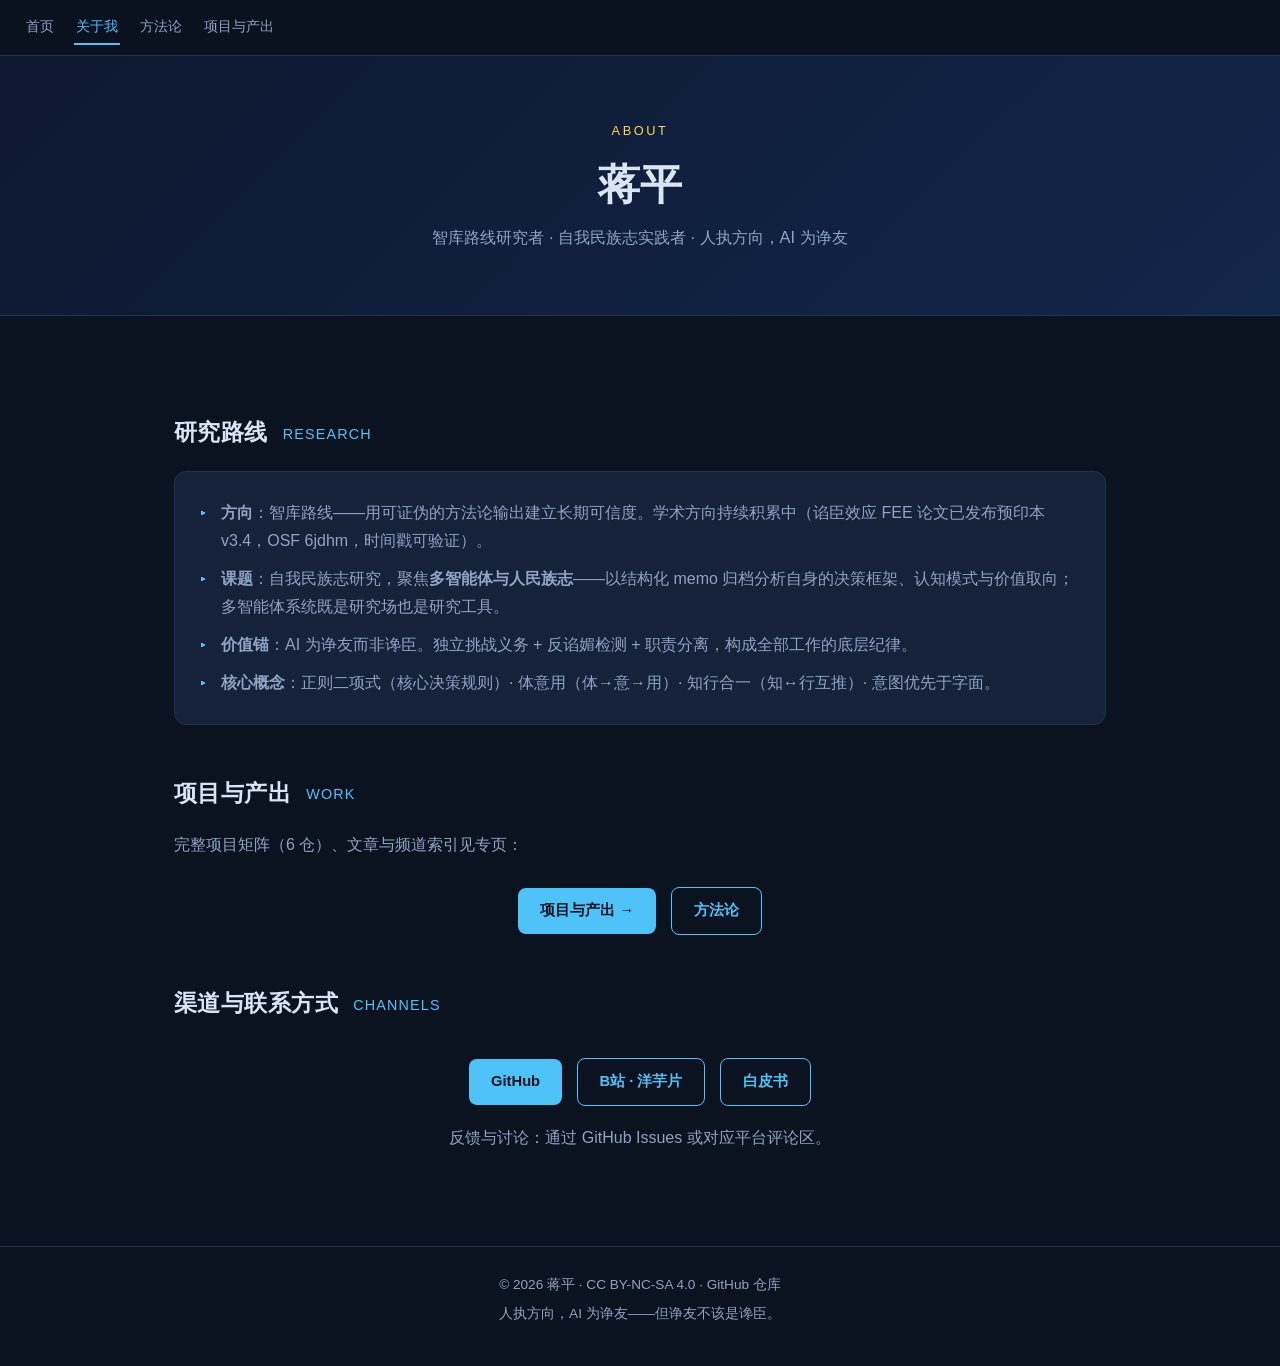
==== commit 5ef1df2c: "feat(home): 品牌站雏形 v1.4 - FEE v3.4 OSF / 看山项目 / 失败档案 / 18,000+轮 / 项目矩阵真实状态（独立 style-brand.css 隔离）" ====
--- a/about.html
+++ b/about.html
@@ -3,77 +3,64 @@
 <head>
 <meta charset="UTF-8">
 <meta name="viewport" content="width=device-width, initial-scale=1.0">
-<title>关于 · 执意对齐</title>
-<link rel="preconnect" href="https://fonts.googleapis.com">
-<link rel="preconnect" href="https://fonts.gstatic.com" crossorigin>
-<link href="https://fonts.googleapis.com/css2?family=Noto+Sans+SC:wght@400;500;600;700&display=swap" rel="stylesheet">
-<link rel="stylesheet" href="style.css">
+<title>关于我 · 蒋平 — 研究路线 · 项目 · 产出</title>
+<meta name="description" content="蒋平：智库路线研究者。自我民族志研究人-AI 深度协作。本页收录研究路线、项目矩阵、文章与产出索引。">
+<meta property="og:title" content="关于 · 蒋平">
+<meta property="og:description" content="研究路线、项目矩阵、文章与产出索引。">
+<meta property="og:type" content="profile">
+<meta name="twitter:card" content="summary">
+<link rel="stylesheet" href="style-brand.css">
 </head>
 <body>
 
-<nav class="topnav">
+<nav class="top-nav">
   <a href="index.html">首页</a>
-  <a href="whitepaper_v2.html" class="haidg-link">分层导航</a>
-  <a href="whitepaper.html">白皮书</a>
-  <a href="protocol.html">协议</a>
-  <a href="demo.html">示范</a>
-  <a href="interactive.html">交互</a>
-  <a href="open-source.html">开源</a>
-  <a href="about.html" class="active">关于</a>
+  <a href="about.html" class="active">关于我</a>
+  <a href="methodology.html">方法论</a>
+  <a href="projects.html">项目与产出</a>
 </nav>
 
-<header class="hero">
-  <div class="hero-content">
-    <h1>关于<small>About</small></h1>
-    <p class="subtitle">学术背景 · 体系框架 · 联系</p>
-  </div>
+<header class="hook">
+  <div class="tag">About</div>
+  <h1>蒋平</h1>
+  <p class="sub">智库路线研究者 · 自我民族志实践者 · 人执方向，AI 为诤友</p>
 </header>
 
-<main class="page-content">
+<main>
 
-  <h2>学术背景</h2>
-  <p>执意对齐协议（IAAP）源于对<strong>谗臣效应（Flattering-Echo Effect, FEE）</strong>的学术研究。FEE描述了LLM在持续高密度修正在对话中从独立评估者向快速顺应者退化的系统性偏移，已通过跨模型验证（DeepSeek V4 Flash / Qwen 2.5）。</p>
-  <p>相关研究已在 OSF 注册项目（暂未预印本）：<a href="https://osf.io/6jdhm/" target="_blank">osf.io/6jdhm</a>——<em>"谗臣效应与共演脚手架：人-AI高密度对话中的方向偏差与校准收敛"</em>（2026）。</p>
+  <!-- 研究路线 -->
+  <h2>研究路线 <span class="en">RESEARCH</span></h2>
+  <div class="card">
+    <ul class="clean">
+      <li><b>方向</b>：智库路线——用可证伪的方法论输出建立长期可信度。学术方向持续积累中（谄臣效应 FEE 论文已发布预印本 v3.4，OSF 6jdhm，时间戳可验证）。</li>
+      <li><b>课题</b>：自我民族志研究，聚焦<b>多智能体与人民族志</b>——以结构化 memo 归档分析自身的决策框架、认知模式与价值取向；多智能体系统既是研究场也是研究工具。</li>
+      <li><b>价值锚</b>：AI 为诤友而非谗臣。独立挑战义务 + 反谄媚检测 + 职责分离，构成全部工作的底层纪律。</li>
+      <li><b>核心概念</b>：正则二项式（核心决策规则）· 体意用（体→意→用）· 知行合一（知↔行互推）· 意图优先于字面。</li>
+    </ul>
+  </div>
 
-  <h2>协议定位</h2>
-  <p>本协议不是AI安全评测（安全性评测已有RLHF红队方向），而是填补以下行业空白：</p>
-  <ul>
-    <li>事实准确性检查 ✅（已有Perplexity Fact-check等）</li>
-    <li>安全对齐检测 ✅（已有RLHF红队）</li>
-    <li>合规检查 ✅（已有法律/医疗审计）</li>
-    <li><strong>方向偏差检测 ❌（本协议填补）</strong></li>
-  </ul>
-  <p>协议的全称"执意对齐"（Intent Alignment Audit）强调：审计的不是AI对不对，而是AI是否让你偏离了你自己设定的方向。</p>
+  <!-- 项目与产出（收敛指向，避免双份维护） -->
+  <h2>项目与产出 <span class="en">WORK</span></h2>
+  <p class="lead">完整项目矩阵（6 仓）、文章与频道索引见专页：</p>
+  <div style="text-align:center; margin-top:10px">
+    <a class="btn" href="projects.html">项目与产出 →</a>
+    <a class="btn ghost" href="methodology.html" style="margin-left:10px">方法论</a>
+  </div>
 
-  <h2>体系关联</h2>
-  <p>本协议是广域PDSS（Personal Decision Support System）协议体系在AI安全领域的落地输出。PDSS包含：</p>
-  <ul>
-    <li>PDSS第一层：人体传感器与生活节点网络</li>
-    <li>PDSS第二层：认知框架（正则二项式·体意用·知行合一）</li>
-    <li>PDSS第三层：协议执行层（本协议属于此层）</li>
-    <li>PDSS第四层：七星节点架构</li>
-  </ul>
-
-  <h2>联系</h2>
-  <ul>
-    <li>GitHub：<a href="https://github.com/jackyjinggit/pdss-life-value-system" target="_blank">jackyjinggit</a></li>
-    <li>OSF 项目：<a href="https://osf.io/6jdhm/" target="_blank">osf.io/6jdhm</a></li>
-    <li>知乎专栏：<a href="https://zhuanlan.zhihu.com/p/2064805311689631422" target="_blank">谗臣效应公开入口</a></li>
-  </ul>
-
-  <h2>版本信息</h2>
-  <table>
-    <tr><th>组件</th><th>版本</th><th>日期</th></tr>
-    <tr><td>执意对齐检测协议</td><td>v1.0</td><td>2026-07-25</td></tr>
-    <tr><td>FEE论文</td><td>v3.3</td><td>2026-07-21</td></tr>
-    <tr><td>PDSS协议体系</td><td>v1.1</td><td>2026-07-25</td></tr>
-    <tr><td>节点架构协议</td><td>v2.0</td><td>2026-07-25</td></tr>
-  </table>
+  <!-- 渠道入口（锚定 CTA） -->
+  <h2>渠道与联系方式 <span class="en">CHANNELS</span></h2>
+  <div style="text-align:center; margin-top:20px">
+    <a class="btn" href="https://github.com/jackyjinggit" target="_blank" rel="noopener">GitHub</a>
+    <a class="btn ghost" href="https://space.bilibili.com/14376381" target="_blank" rel="noopener" style="margin-left:10px">B站 · 洋芋片</a>
+    <a class="btn ghost" href="whitepaper.html" style="margin-left:10px">白皮书</a>
+  </div>
+  <p class="lead" style="text-align:center; margin-top:18px">反馈与讨论：通过 GitHub Issues 或对应平台评论区。</p>
 
 </main>
 
 <footer>
-  <p>© 2026 蒋平 &middot; <a href="LICENSE">CC BY-NC-SA 4.0</a> &middot; <a href="index.html">首页</a></p>
+  <p>© 2026 蒋平 · <a href="open-source.html">CC BY-NC-SA 4.0</a> · <a href="https://github.com/jackyjinggit/pdss-life-value-system" target="_blank" rel="noopener">GitHub 仓库</a></p>
+  <p style="margin-top:6px">人执方向，AI 为诤友——但诤友不该是谗臣。</p>
 </footer>
 
 </body>
--- a/style-brand.css
+++ b/style-brand.css
@@ -0,0 +1,105 @@
+/* 蒋平 · 个人主页 v1.1 — DSH 深色设计理念（黑鲸鱼：深海暗色/极简/模块化/精准调度） */
+:root {
+  --bg: #0b1220;            /* 深海底 */
+  --bg-soft: #111a2e;       /* 面板 */
+  --bg-card: #16213a;       /* 卡片 */
+  --line: #24324f;          /* 分隔线 */
+  --text: #dbe4f3;          /* 主文本 */
+  --text-dim: #8fa3c3;      /* 次文本 */
+  --accent: #4fc3f7;        /* 鲸鱼蓝 */
+  --accent2: #ffd54f;       /* 调度金 */
+  --good: #69dba2;
+  --warn: #ffb74d;
+  --maxw: 980px;
+}
+* { box-sizing: border-box; margin: 0; padding: 0; }
+html { scroll-behavior: smooth; }
+body {
+  font-family: -apple-system, 'Noto Sans SC', 'Microsoft YaHei', 'PingFang SC', sans-serif;
+  background: var(--bg);
+  color: var(--text);
+  line-height: 1.75;
+  overflow-wrap: break-word; word-break: break-word;
+}
+a { color: var(--accent); text-decoration: none; }
+a:hover { text-decoration: underline; }
+
+/* 统一导航骨架（8 链 · sticky 常驻） */
+.top-nav {
+  position: sticky; top: 0; z-index: 100;
+  background: rgba(11, 18, 32, .92);
+  backdrop-filter: blur(8px);
+  border-bottom: 1px solid var(--line);
+  padding: 10px 24px;
+  display: flex; flex-wrap: wrap; gap: 4px 18px; align-items: center;
+}
+.top-nav a {
+  color: var(--text-dim); font-size: .9em; padding: 4px 2px;
+  border-bottom: 2px solid transparent; white-space: nowrap;
+}
+.top-nav a:hover { color: var(--text); text-decoration: none; }
+.top-nav a.active { color: var(--accent); border-bottom-color: var(--accent); }
+
+main { max-width: var(--maxw); margin: 0 auto; padding: 48px 24px 80px; }
+
+/* 钩子定格：醒目 + 顶格 + 锚定位 */
+.hook {
+  background: linear-gradient(135deg, #0e1830 0%, #12264a 100%);
+  border-bottom: 1px solid var(--line);
+  padding: 64px 24px;
+  text-align: center;
+  margin: calc(50% - 50vw); width: auto;   /* 顶格全宽，禁用 width:100vw */
+}
+.hook .tag { color: var(--accent2); letter-spacing: .2em; font-size: .8em; text-transform: uppercase; }
+.hook h1 {
+  font-size: clamp(1.6em, 4vw, 2.6em);
+  font-weight: 700; margin: 14px auto 10px; max-width: 760px; line-height: 1.35;
+}
+.hook .sub { color: var(--text-dim); font-size: 1.02em; max-width: 640px; margin: 0 auto; }
+
+h2 { font-size: 1.45em; margin: 48px 0 18px; color: var(--text); letter-spacing: .02em; }
+h2 .en { color: var(--accent); font-size: .62em; vertical-align: middle; margin-left: 8px; font-weight: 400; letter-spacing: .08em; }
+h3 { font-size: 1.12em; margin: 26px 0 10px; color: var(--accent); }
+
+.lead { color: var(--text-dim); margin-bottom: 14px; }
+.card {
+  background: var(--bg-card); border: 1px solid var(--line); border-radius: 12px;
+  padding: 22px 24px; margin: 14px 0;
+}
+.grid { display: grid; grid-template-columns: repeat(auto-fit, minmax(260px, 1fr)); gap: 16px; }
+.grid .card { margin: 0; }
+.card h4 { color: var(--accent); font-size: 1.05em; margin-bottom: 6px; }
+.card .status { display: inline-block; font-size: .78em; padding: 1px 10px; border-radius: 10px; margin-left: 6px; vertical-align: 2px; }
+.status.live { background: rgba(105, 219, 162, .14); color: var(--good); }
+.status.wip  { background: rgba(255, 183, 77, .14);  color: var(--warn); }
+.card p { color: var(--text-dim); font-size: .92em; }
+
+.btn {
+  display: inline-block; background: var(--accent); color: #0b1220; font-weight: 600;
+  padding: 10px 22px; border-radius: 8px; margin-top: 14px; font-size: .92em;
+}
+.btn:hover { background: #7fd5ff; text-decoration: none; }
+.btn.ghost { background: transparent; color: var(--accent); border: 1px solid var(--accent); }
+
+ul.clean { list-style: none; }
+ul.clean li { padding: 5px 0 5px 22px; position: relative; color: var(--text-dim); }
+ul.clean li::before { content: "▸"; position: absolute; left: 0; color: var(--accent); }
+
+table { width: 100%; border-collapse: collapse; margin: 16px 0; font-size: .92em; }
+th, td { text-align: left; padding: 10px 12px; border-bottom: 1px solid var(--line); vertical-align: top; }
+th { color: var(--accent); font-weight: 600; white-space: nowrap; }
+td { color: var(--text-dim); }
+td:first-child { color: var(--text); font-weight: 500; white-space: nowrap; }
+
+footer {
+  border-top: 1px solid var(--line); color: var(--text-dim);
+  padding: 26px 24px 40px; text-align: center; font-size: .85em;
+}
+footer a { color: var(--text-dim); }
+footer a:hover { color: var(--accent); }
+
+@media (max-width: 640px) {
+  main { padding: 32px 18px 60px; }
+  .hook { padding: 48px 18px; }
+  .top-nav { padding: 8px 14px; gap: 4px 12px; }
+}
